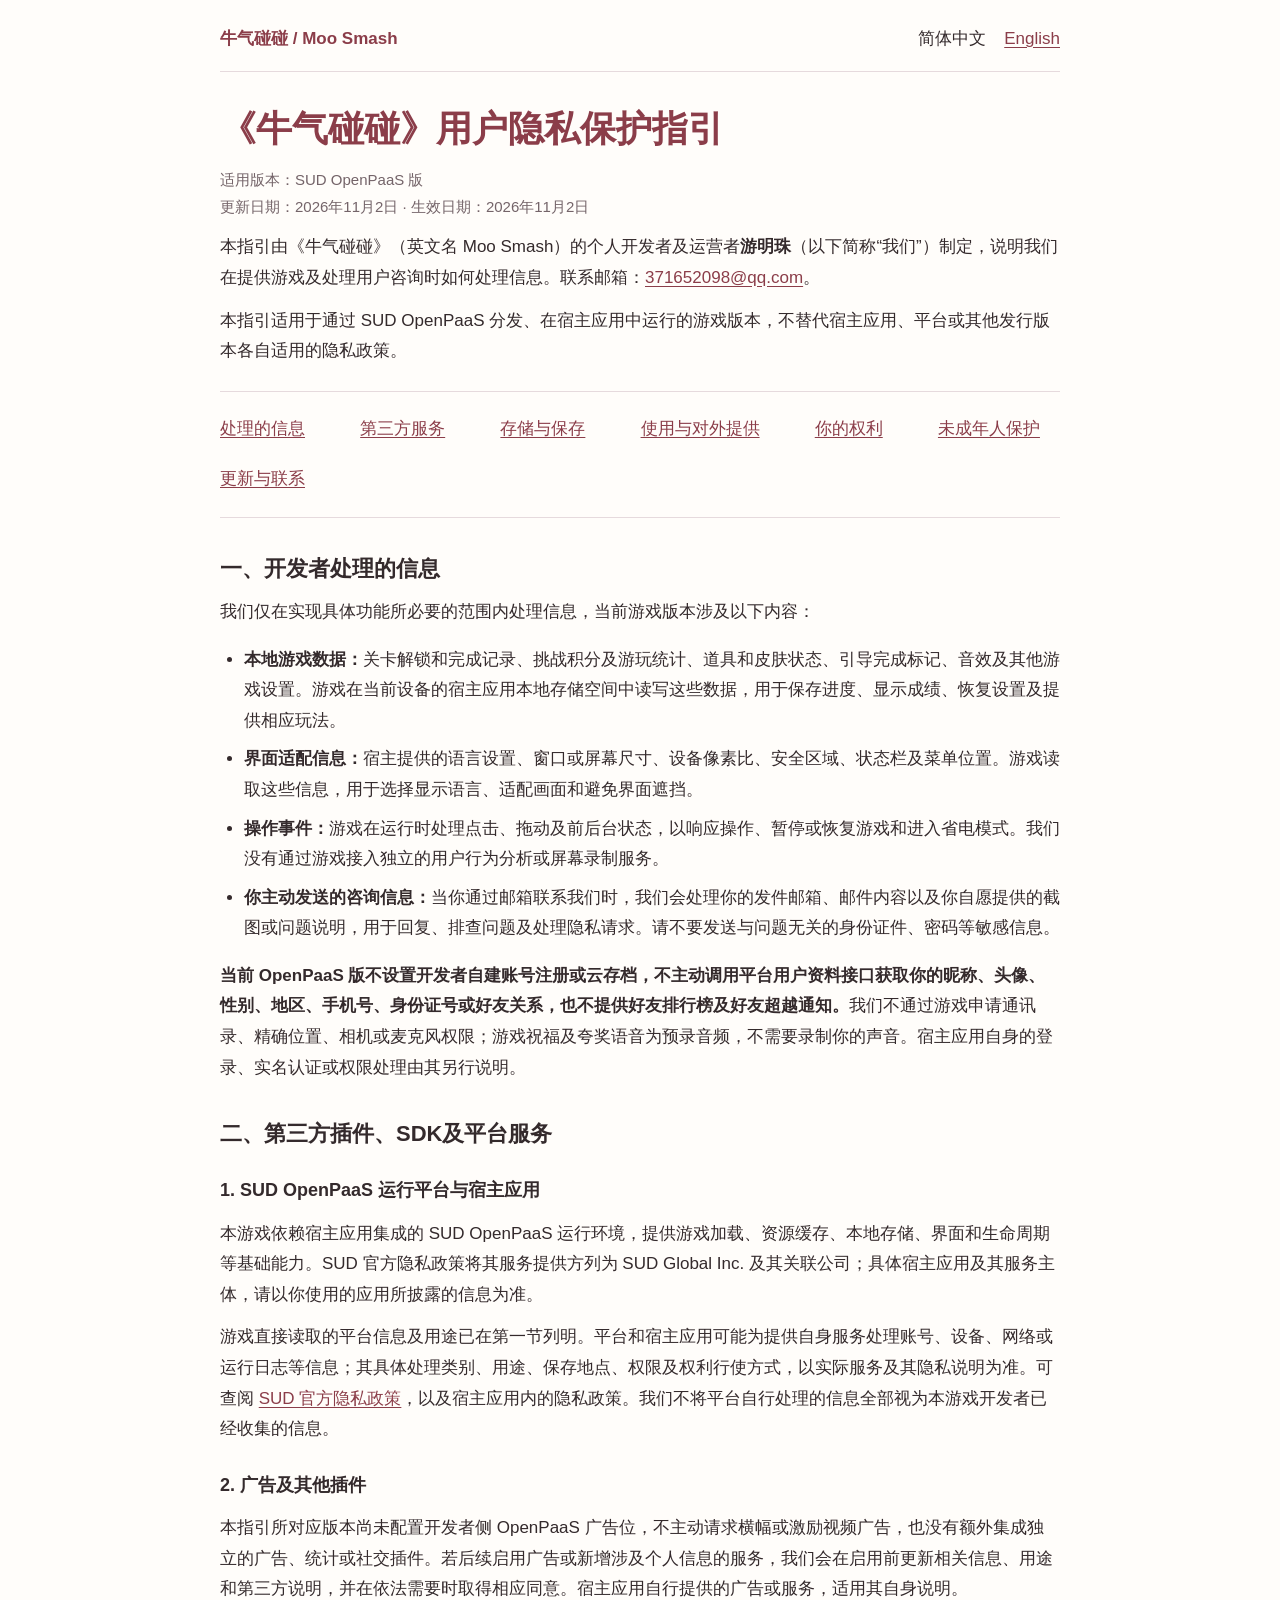
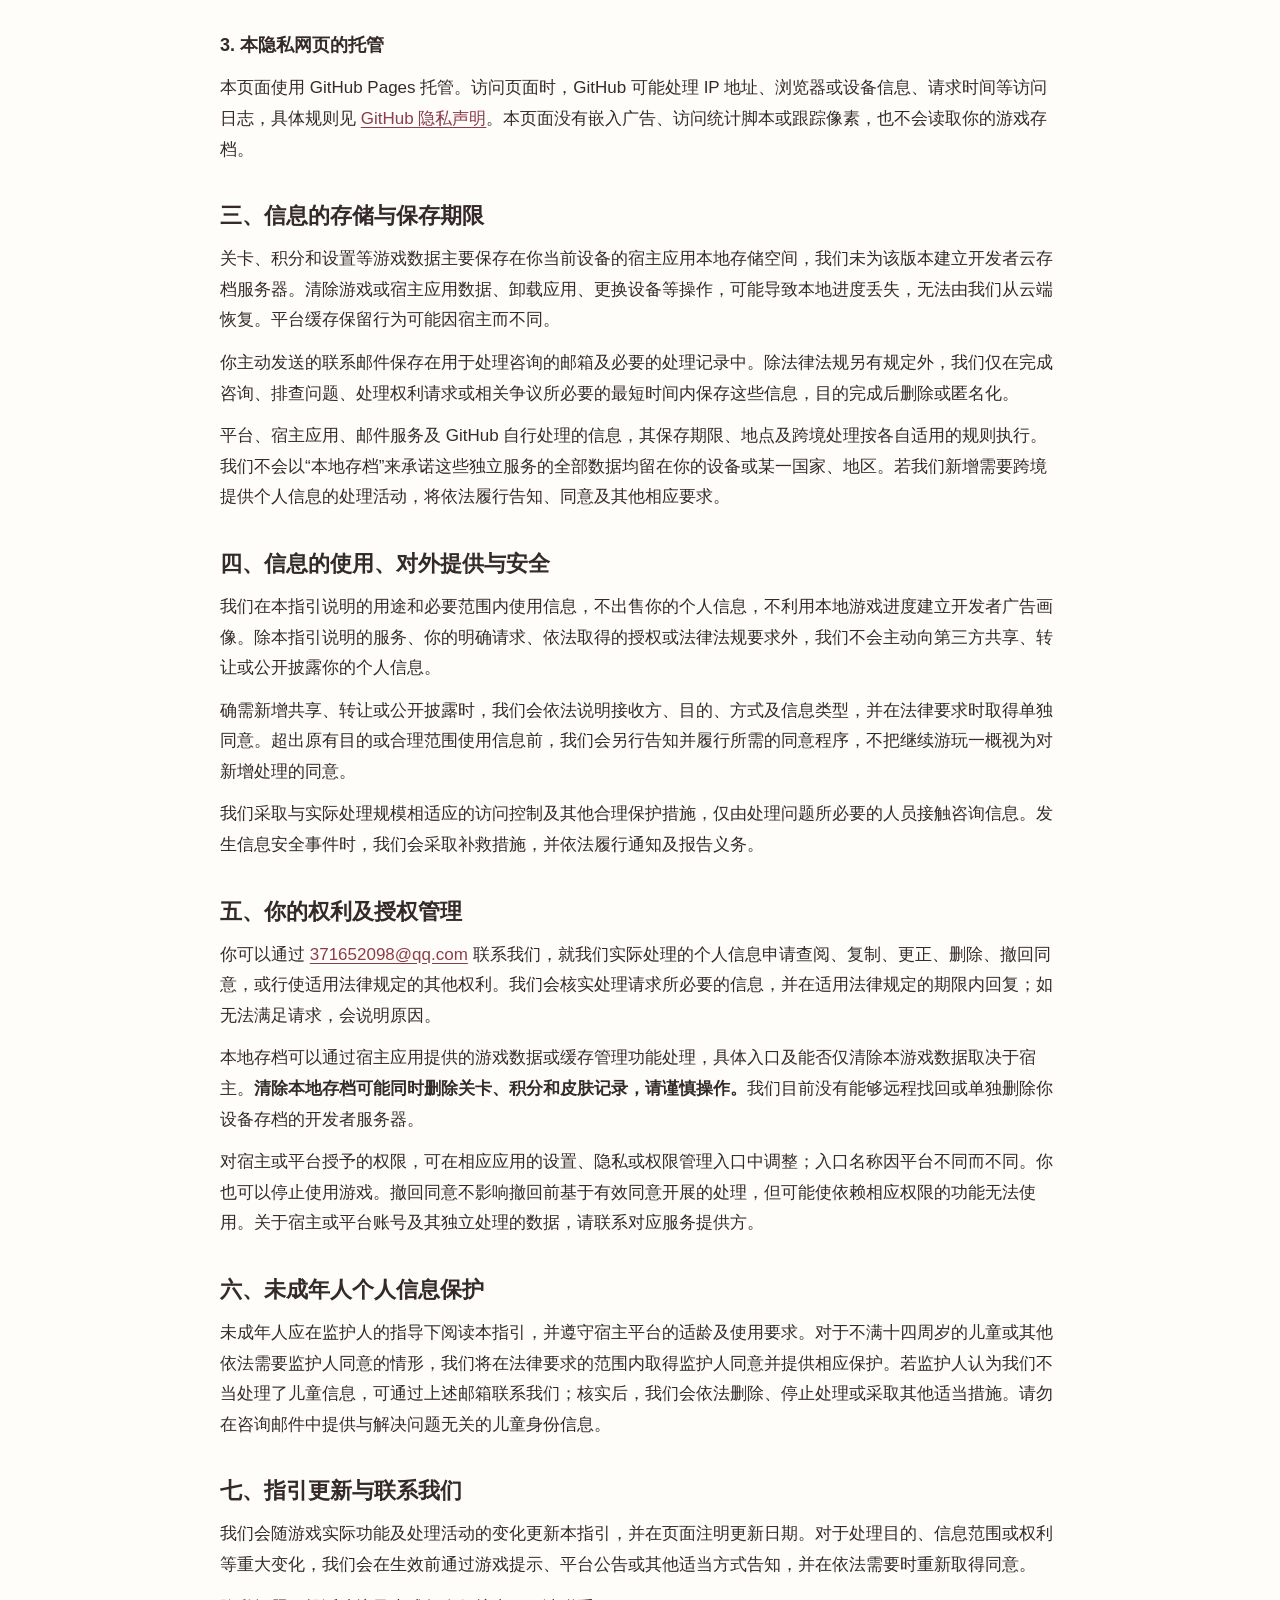
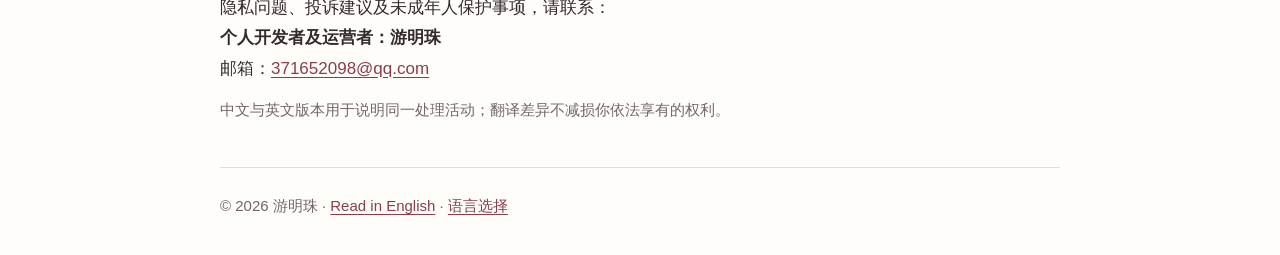
==== zh-CN/index.html @ 7be30ea6 "Publish bilingual Moo Smash privacy notices" ====
<!doctype html>
<html lang="zh-CN">
<head>
  <meta charset="utf-8">
  <meta name="viewport" content="width=device-width, initial-scale=1">
  <meta name="referrer" content="no-referrer">
  <meta name="description" content="牛气碰碰 OpenPaaS 版用户隐私保护指引：本地存档、平台服务、信息使用、保存与删除。">
  <title>牛气碰碰 — 用户隐私保护指引</title>
  <link rel="stylesheet" href="../style.css">
  <link rel="alternate" hreflang="en-GB" href="../en-GB/">
</head>
<body>
  <header><nav aria-label="页面导航"><a class="brand" href="../">牛气碰碰 / Moo Smash</a><div class="languages"><span aria-current="page">简体中文</span><a href="../en-GB/" lang="en-GB" hreflang="en-GB">English</a></div></nav></header>
  <main>
    <h1>《牛气碰碰》用户隐私保护指引</h1>
    <p class="meta">适用版本：SUD OpenPaaS 版<br>更新日期：2026年11月2日 · 生效日期：2026年11月2日</p>
    <p>本指引由《牛气碰碰》（英文名 Moo Smash）的个人开发者及运营者<strong>游明珠</strong>（以下简称“我们”）制定，说明我们在提供游戏及处理用户咨询时如何处理信息。联系邮箱：<a href="mailto:371652098@qq.com">371652098@qq.com</a>。</p>
    <p>本指引适用于通过 SUD OpenPaaS 分发、在宿主应用中运行的游戏版本，不替代宿主应用、平台或其他发行版本各自适用的隐私政策。</p>
    <nav class="toc" aria-label="目录"><a href="#information">处理的信息</a><a href="#services">第三方服务</a><a href="#storage">存储与保存</a><a href="#use">使用与对外提供</a><a href="#rights">你的权利</a><a href="#children">未成年人保护</a><a href="#updates">更新与联系</a></nav>

    <h2 id="information">一、开发者处理的信息</h2>
    <p>我们仅在实现具体功能所必要的范围内处理信息，当前游戏版本涉及以下内容：</p>
    <ul>
      <li><strong>本地游戏数据：</strong>关卡解锁和完成记录、挑战积分及游玩统计、道具和皮肤状态、引导完成标记、音效及其他游戏设置。游戏在当前设备的宿主应用本地存储空间中读写这些数据，用于保存进度、显示成绩、恢复设置及提供相应玩法。</li>
      <li><strong>界面适配信息：</strong>宿主提供的语言设置、窗口或屏幕尺寸、设备像素比、安全区域、状态栏及菜单位置。游戏读取这些信息，用于选择显示语言、适配画面和避免界面遮挡。</li>
      <li><strong>操作事件：</strong>游戏在运行时处理点击、拖动及前后台状态，以响应操作、暂停或恢复游戏和进入省电模式。我们没有通过游戏接入独立的用户行为分析或屏幕录制服务。</li>
      <li><strong>你主动发送的咨询信息：</strong>当你通过邮箱联系我们时，我们会处理你的发件邮箱、邮件内容以及你自愿提供的截图或问题说明，用于回复、排查问题及处理隐私请求。请不要发送与问题无关的身份证件、密码等敏感信息。</li>
    </ul>
    <p><strong>当前 OpenPaaS 版不设置开发者自建账号注册或云存档，不主动调用平台用户资料接口获取你的昵称、头像、性别、地区、手机号、身份证号或好友关系，也不提供好友排行榜及好友超越通知。</strong>我们不通过游戏申请通讯录、精确位置、相机或麦克风权限；游戏祝福及夸奖语音为预录音频，不需要录制你的声音。宿主应用自身的登录、实名认证或权限处理由其另行说明。</p>

    <h2 id="services">二、第三方插件、SDK及平台服务</h2>
    <h3>1. SUD OpenPaaS 运行平台与宿主应用</h3>
    <p>本游戏依赖宿主应用集成的 SUD OpenPaaS 运行环境，提供游戏加载、资源缓存、本地存储、界面和生命周期等基础能力。SUD 官方隐私政策将其服务提供方列为 SUD Global Inc. 及其关联公司；具体宿主应用及其服务主体，请以你使用的应用所披露的信息为准。</p>
    <p>游戏直接读取的平台信息及用途已在第一节列明。平台和宿主应用可能为提供自身服务处理账号、设备、网络或运行日志等信息；其具体处理类别、用途、保存地点、权限及权利行使方式，以实际服务及其隐私说明为准。可查阅 <a href="https://www.sud.tech/en/privacy" rel="external noreferrer">SUD 官方隐私政策</a>，以及宿主应用内的隐私政策。我们不将平台自行处理的信息全部视为本游戏开发者已经收集的信息。</p>
    <h3>2. 广告及其他插件</h3>
    <p>本指引所对应版本尚未配置开发者侧 OpenPaaS 广告位，不主动请求横幅或激励视频广告，也没有额外集成独立的广告、统计或社交插件。若后续启用广告或新增涉及个人信息的服务，我们会在启用前更新相关信息、用途和第三方说明，并在依法需要时取得相应同意。宿主应用自行提供的广告或服务，适用其自身说明。</p>
    <h3>3. 本隐私网页的托管</h3>
    <p>本页面使用 GitHub Pages 托管。访问页面时，GitHub 可能处理 IP 地址、浏览器或设备信息、请求时间等访问日志，具体规则见 <a href="https://docs.github.com/en/site-policy/privacy-policies/github-general-privacy-statement" rel="external noreferrer">GitHub 隐私声明</a>。本页面没有嵌入广告、访问统计脚本或跟踪像素，也不会读取你的游戏存档。</p>

    <h2 id="storage">三、信息的存储与保存期限</h2>
    <p>关卡、积分和设置等游戏数据主要保存在你当前设备的宿主应用本地存储空间，我们未为该版本建立开发者云存档服务器。清除游戏或宿主应用数据、卸载应用、更换设备等操作，可能导致本地进度丢失，无法由我们从云端恢复。平台缓存保留行为可能因宿主而不同。</p>
    <p>你主动发送的联系邮件保存在用于处理咨询的邮箱及必要的处理记录中。除法律法规另有规定外，我们仅在完成咨询、排查问题、处理权利请求或相关争议所必要的最短时间内保存这些信息，目的完成后删除或匿名化。</p>
    <p>平台、宿主应用、邮件服务及 GitHub 自行处理的信息，其保存期限、地点及跨境处理按各自适用的规则执行。我们不会以“本地存档”来承诺这些独立服务的全部数据均留在你的设备或某一国家、地区。若我们新增需要跨境提供个人信息的处理活动，将依法履行告知、同意及其他相应要求。</p>

    <h2 id="use">四、信息的使用、对外提供与安全</h2>
    <p>我们在本指引说明的用途和必要范围内使用信息，不出售你的个人信息，不利用本地游戏进度建立开发者广告画像。除本指引说明的服务、你的明确请求、依法取得的授权或法律法规要求外，我们不会主动向第三方共享、转让或公开披露你的个人信息。</p>
    <p>确需新增共享、转让或公开披露时，我们会依法说明接收方、目的、方式及信息类型，并在法律要求时取得单独同意。超出原有目的或合理范围使用信息前，我们会另行告知并履行所需的同意程序，不把继续游玩一概视为对新增处理的同意。</p>
    <p>我们采取与实际处理规模相适应的访问控制及其他合理保护措施，仅由处理问题所必要的人员接触咨询信息。发生信息安全事件时，我们会采取补救措施，并依法履行通知及报告义务。</p>

    <h2 id="rights">五、你的权利及授权管理</h2>
    <p>你可以通过 <a href="mailto:371652098@qq.com">371652098@qq.com</a> 联系我们，就我们实际处理的个人信息申请查阅、复制、更正、删除、撤回同意，或行使适用法律规定的其他权利。我们会核实处理请求所必要的信息，并在适用法律规定的期限内回复；如无法满足请求，会说明原因。</p>
    <p>本地存档可以通过宿主应用提供的游戏数据或缓存管理功能处理，具体入口及能否仅清除本游戏数据取决于宿主。<strong>清除本地存档可能同时删除关卡、积分和皮肤记录，请谨慎操作。</strong>我们目前没有能够远程找回或单独删除你设备存档的开发者服务器。</p>
    <p>对宿主或平台授予的权限，可在相应应用的设置、隐私或权限管理入口中调整；入口名称因平台不同而不同。你也可以停止使用游戏。撤回同意不影响撤回前基于有效同意开展的处理，但可能使依赖相应权限的功能无法使用。关于宿主或平台账号及其独立处理的数据，请联系对应服务提供方。</p>

    <h2 id="children">六、未成年人个人信息保护</h2>
    <p>未成年人应在监护人的指导下阅读本指引，并遵守宿主平台的适龄及使用要求。对于不满十四周岁的儿童或其他依法需要监护人同意的情形，我们将在法律要求的范围内取得监护人同意并提供相应保护。若监护人认为我们不当处理了儿童信息，可通过上述邮箱联系我们；核实后，我们会依法删除、停止处理或采取其他适当措施。请勿在咨询邮件中提供与解决问题无关的儿童身份信息。</p>

    <h2 id="updates">七、指引更新与联系我们</h2>
    <p>我们会随游戏实际功能及处理活动的变化更新本指引，并在页面注明更新日期。对于处理目的、信息范围或权利等重大变化，我们会在生效前通过游戏提示、平台公告或其他适当方式告知，并在依法需要时重新取得同意。</p>
    <p>隐私问题、投诉建议及未成年人保护事项，请联系：<br><strong>个人开发者及运营者：游明珠</strong><br>邮箱：<a href="mailto:371652098@qq.com">371652098@qq.com</a></p>
    <p class="meta">中文与英文版本用于说明同一处理活动；翻译差异不减损你依法享有的权利。</p>
  </main>
  <footer>© 2026 游明珠 · <a href="../en-GB/" lang="en-GB">Read in English</a> · <a href="../">语言选择</a></footer>
</body>
</html>
---- style.css ----
:root { color-scheme: light; --ink: #342a2c; --muted: #746469; --brand: #8b3d49; --line: #e6dadd; }
* { box-sizing: border-box; }
body { margin: 0; background: #fffdfa; color: var(--ink); font-family: -apple-system, BlinkMacSystemFont, "Segoe UI", "PingFang SC", "Microsoft YaHei", sans-serif; font-size: 17px; line-height: 1.8; }
header, main, footer { width: min(100% - 40px, 840px); margin-inline: auto; }
header { padding-block: 24px 16px; border-bottom: 1px solid var(--line); }
nav { display: flex; flex-wrap: wrap; justify-content: space-between; align-items: center; gap: 12px 24px; }
.brand { color: var(--brand); font-weight: 700; text-decoration: none; }
.languages { display: flex; flex-wrap: wrap; gap: 18px; }
a { color: var(--brand); text-underline-offset: 3px; overflow-wrap: anywhere; }
a:focus-visible { outline: 3px solid #b06b36; outline-offset: 4px; border-radius: 2px; }
main { padding-block: 34px 32px; }
h1 { margin: 0 0 14px; font-size: clamp(26px, 5vw, 36px); line-height: 1.3; color: var(--brand); }
h2 { margin: 34px 0 10px; font-size: 22px; line-height: 1.5; }
h3 { margin: 24px 0 8px; font-size: 18px; }
p { margin: 12px 0; overflow-wrap: break-word; }
li { margin-block: 8px; }
ul { padding-left: 24px; }
.meta, footer { color: var(--muted); font-size: 15px; }
.toc { margin-block: 24px; padding-block: 18px; border-block: 1px solid var(--line); }
.toc a { display: inline-block; margin: 4px 20px 4px 0; }
footer { padding-block: 24px 36px; border-top: 1px solid var(--line); }
.language-links { list-style: none; padding: 0; }
.language-links a { display: block; padding: 18px 0; font-size: 21px; }
@media (max-width: 480px) { body { font-size: 16px; } header, main, footer { width: calc(100% - 32px); } main { padding-top: 26px; } h2 { font-size: 20px; } }
@media print { body { background: white; color: black; font-size: 11pt; } header, main, footer { width: 100%; } nav .languages, .toc { display: none; } h2, h3 { break-after: avoid; } a { color: inherit; } }
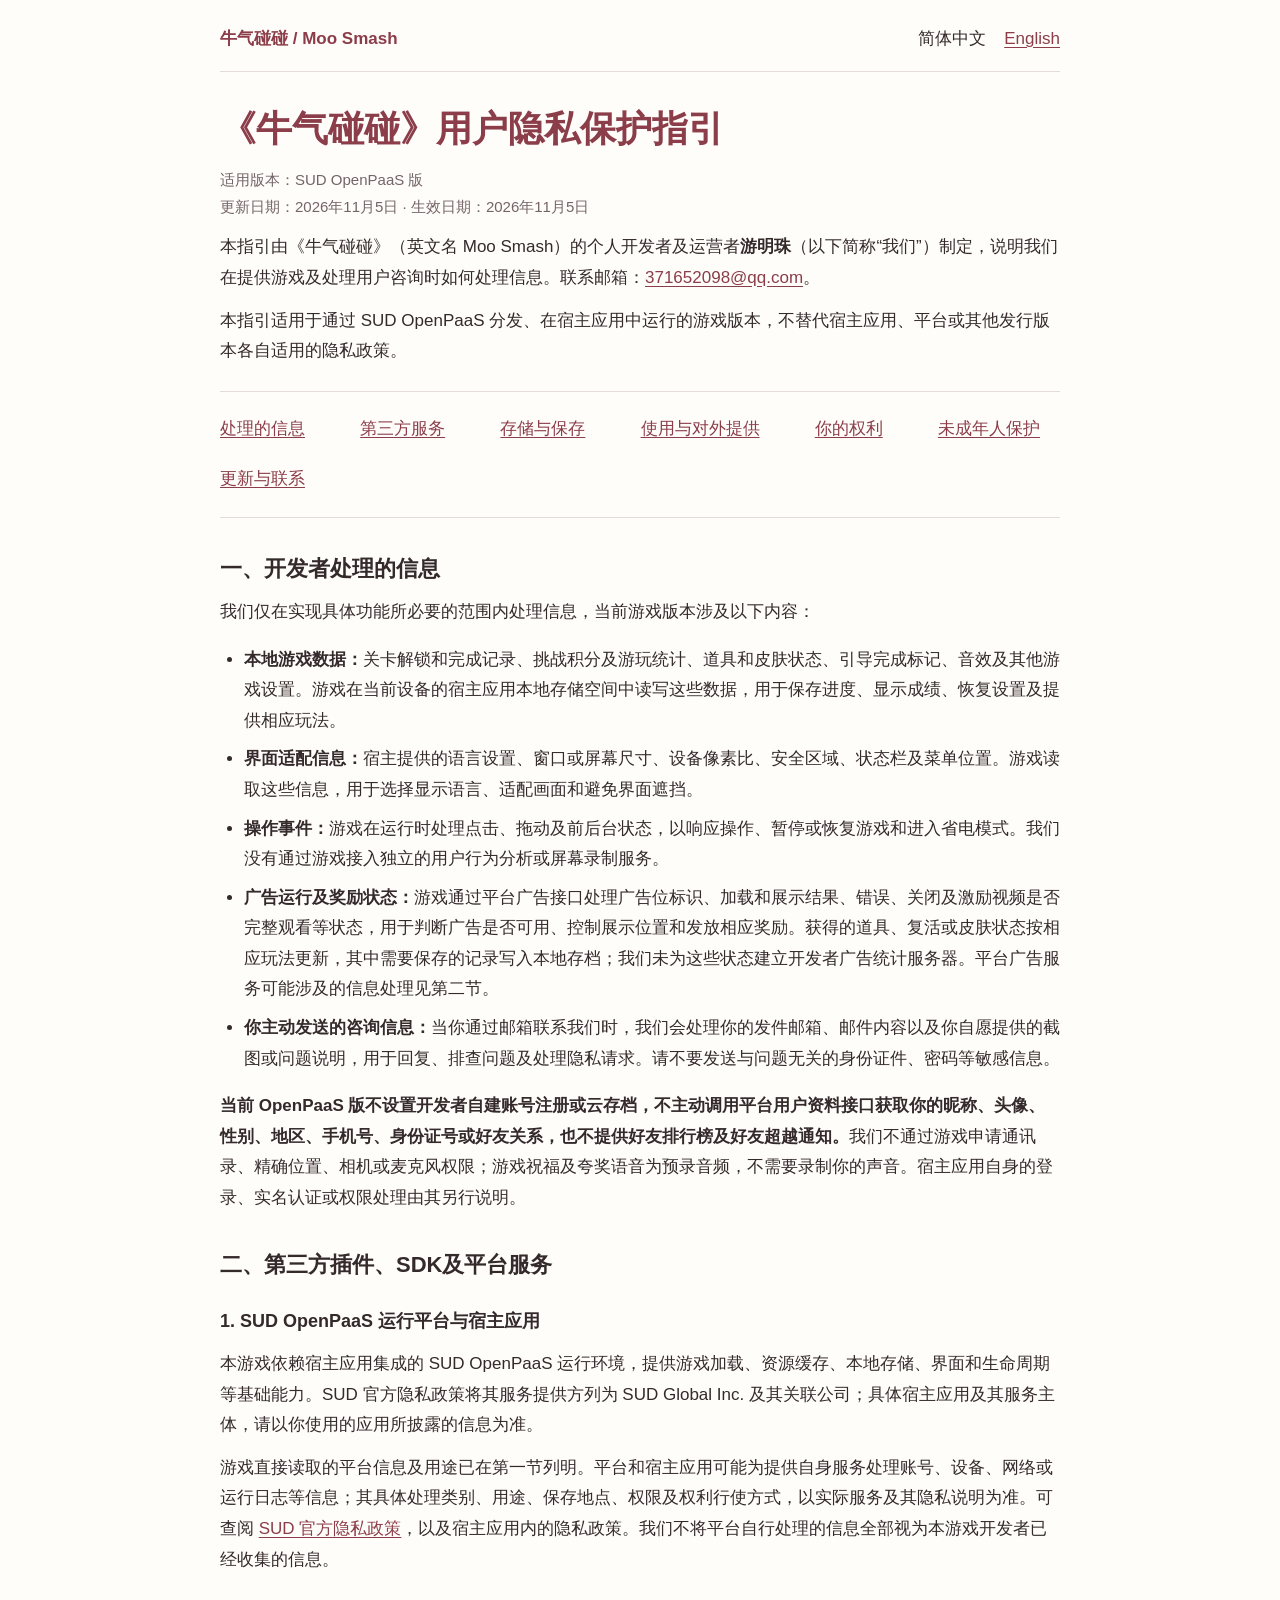
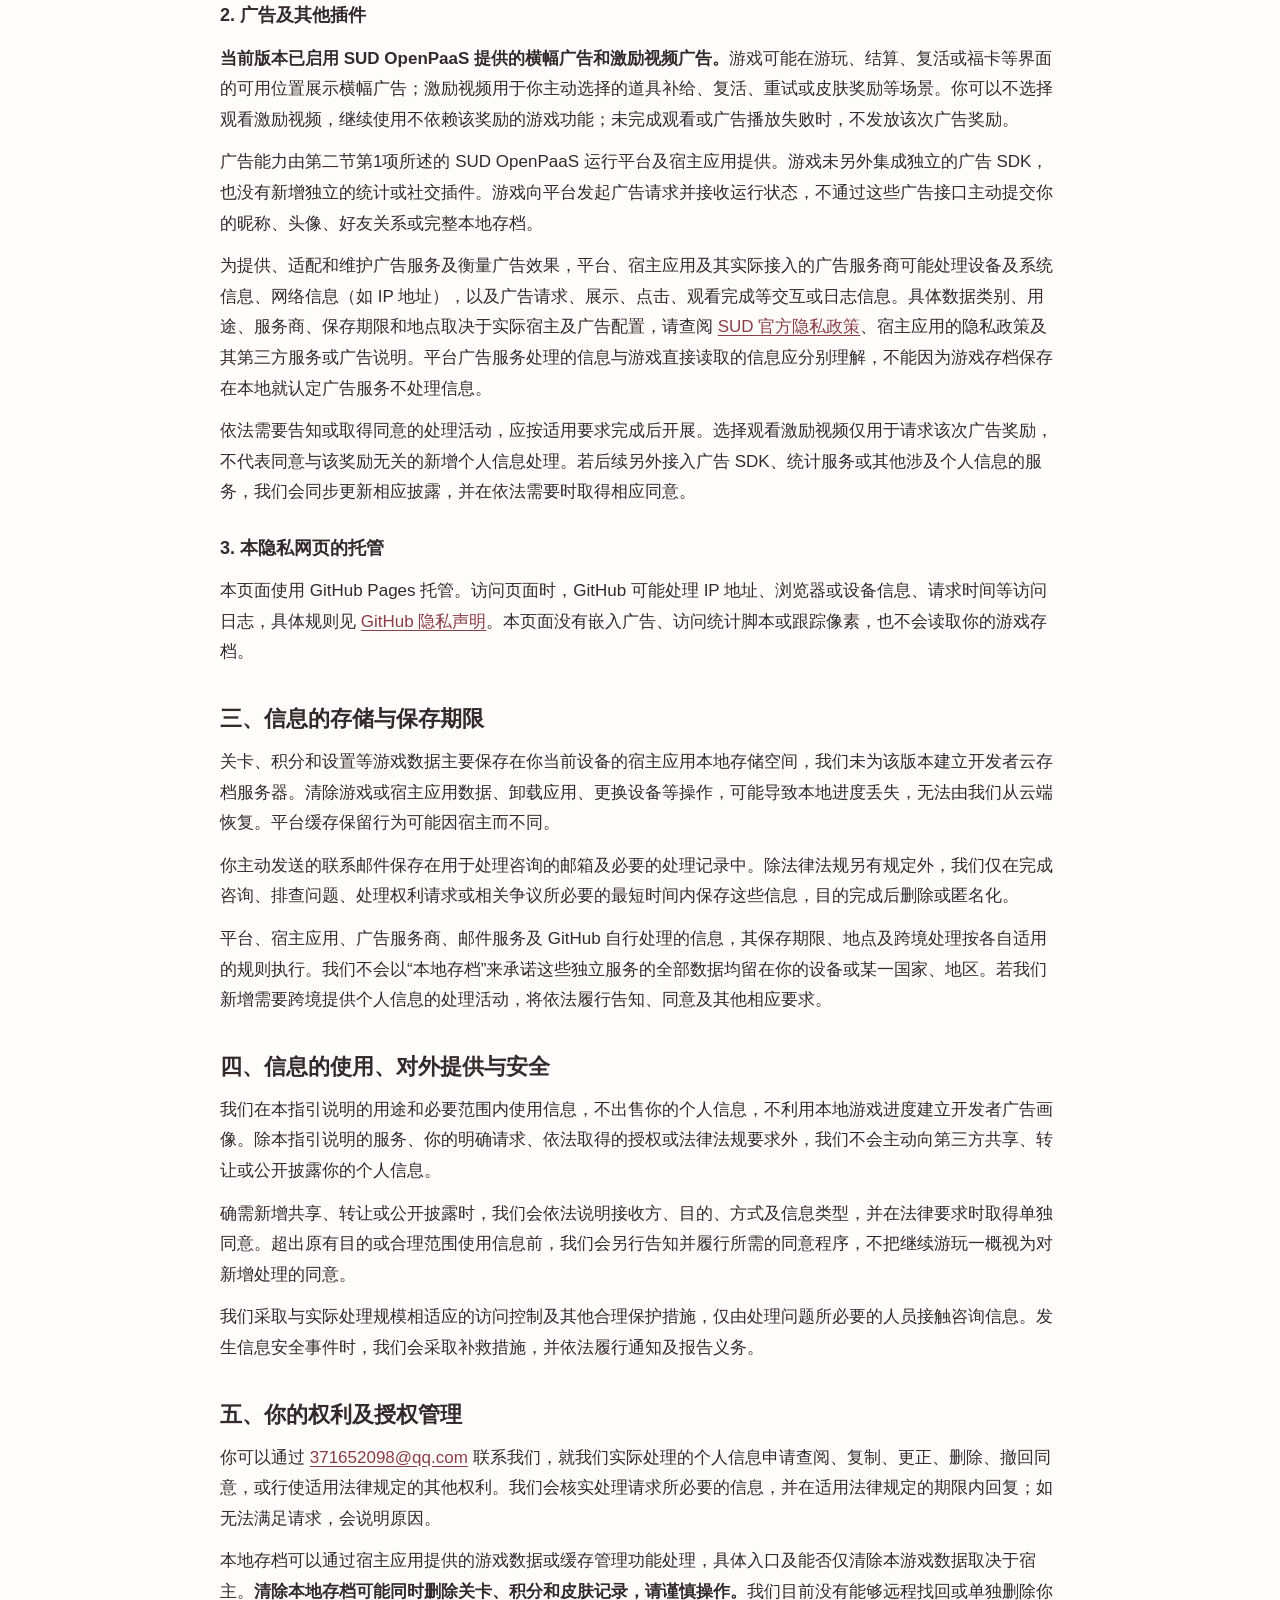
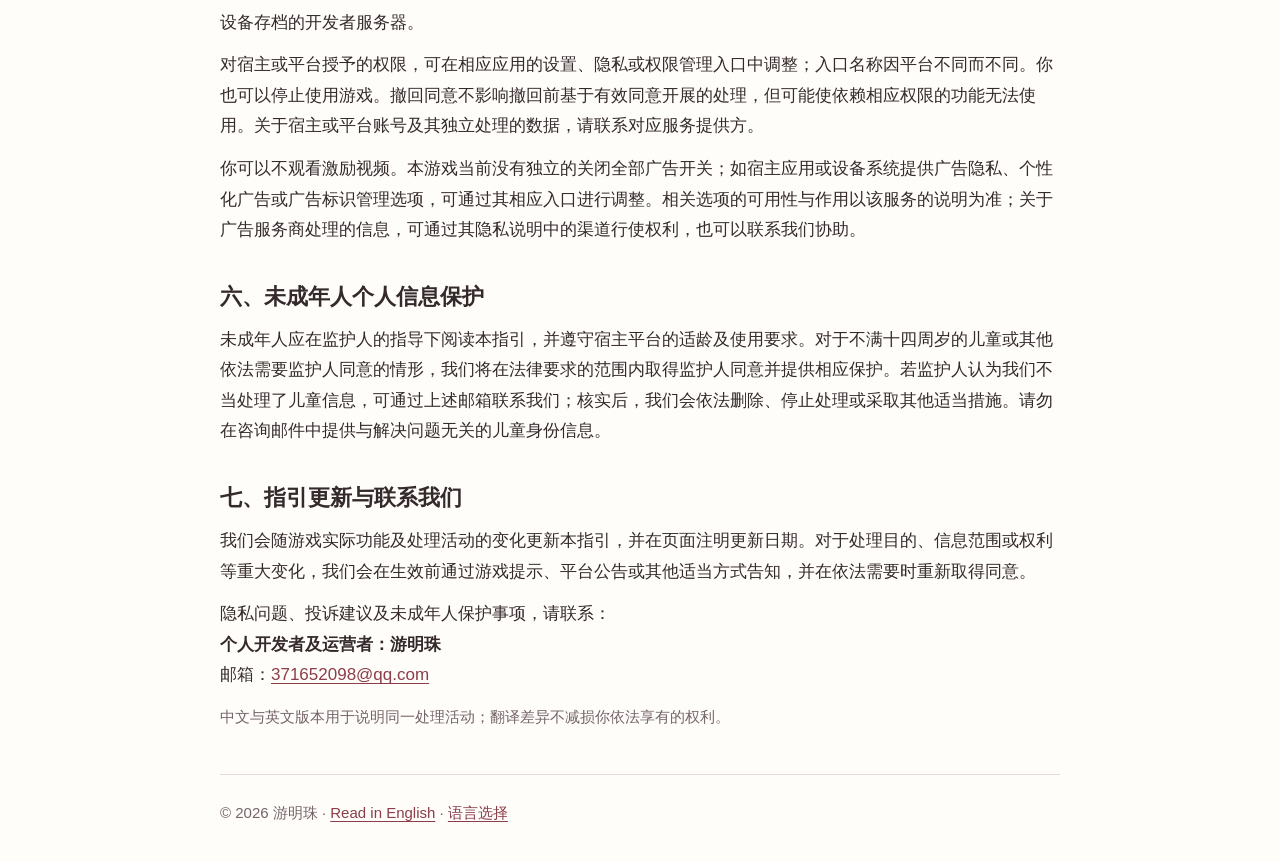
==== commit 7ee2606e: "Update bilingual privacy notices for OpenPaaS advertising" ====
--- a/zh-CN/index.html
+++ b/zh-CN/index.html
@@ -4,7 +4,7 @@
   <meta charset="utf-8">
   <meta name="viewport" content="width=device-width, initial-scale=1">
   <meta name="referrer" content="no-referrer">
-  <meta name="description" content="牛气碰碰 OpenPaaS 版用户隐私保护指引：本地存档、平台服务、信息使用、保存与删除。">
+  <meta name="description" content="牛气碰碰 OpenPaaS 版用户隐私保护指引：本地存档、平台广告服务、信息使用、保存与删除。">
   <title>牛气碰碰 — 用户隐私保护指引</title>
   <link rel="stylesheet" href="../style.css">
   <link rel="alternate" hreflang="en-GB" href="../en-GB/">
@@ -13,7 +13,7 @@
   <header><nav aria-label="页面导航"><a class="brand" href="../">牛气碰碰 / Moo Smash</a><div class="languages"><span aria-current="page">简体中文</span><a href="../en-GB/" lang="en-GB" hreflang="en-GB">English</a></div></nav></header>
   <main>
     <h1>《牛气碰碰》用户隐私保护指引</h1>
-    <p class="meta">适用版本：SUD OpenPaaS 版<br>更新日期：2026年11月2日 · 生效日期：2026年11月2日</p>
+    <p class="meta">适用版本：SUD OpenPaaS 版<br>更新日期：2026年11月5日 · 生效日期：2026年11月5日</p>
     <p>本指引由《牛气碰碰》（英文名 Moo Smash）的个人开发者及运营者<strong>游明珠</strong>（以下简称“我们”）制定，说明我们在提供游戏及处理用户咨询时如何处理信息。联系邮箱：<a href="mailto:371652098@qq.com">371652098@qq.com</a>。</p>
     <p>本指引适用于通过 SUD OpenPaaS 分发、在宿主应用中运行的游戏版本，不替代宿主应用、平台或其他发行版本各自适用的隐私政策。</p>
     <nav class="toc" aria-label="目录"><a href="#information">处理的信息</a><a href="#services">第三方服务</a><a href="#storage">存储与保存</a><a href="#use">使用与对外提供</a><a href="#rights">你的权利</a><a href="#children">未成年人保护</a><a href="#updates">更新与联系</a></nav>
@@ -24,6 +24,7 @@
       <li><strong>本地游戏数据：</strong>关卡解锁和完成记录、挑战积分及游玩统计、道具和皮肤状态、引导完成标记、音效及其他游戏设置。游戏在当前设备的宿主应用本地存储空间中读写这些数据，用于保存进度、显示成绩、恢复设置及提供相应玩法。</li>
       <li><strong>界面适配信息：</strong>宿主提供的语言设置、窗口或屏幕尺寸、设备像素比、安全区域、状态栏及菜单位置。游戏读取这些信息，用于选择显示语言、适配画面和避免界面遮挡。</li>
       <li><strong>操作事件：</strong>游戏在运行时处理点击、拖动及前后台状态，以响应操作、暂停或恢复游戏和进入省电模式。我们没有通过游戏接入独立的用户行为分析或屏幕录制服务。</li>
+      <li><strong>广告运行及奖励状态：</strong>游戏通过平台广告接口处理广告位标识、加载和展示结果、错误、关闭及激励视频是否完整观看等状态，用于判断广告是否可用、控制展示位置和发放相应奖励。获得的道具、复活或皮肤状态按相应玩法更新，其中需要保存的记录写入本地存档；我们未为这些状态建立开发者广告统计服务器。平台广告服务可能涉及的信息处理见第二节。</li>
       <li><strong>你主动发送的咨询信息：</strong>当你通过邮箱联系我们时，我们会处理你的发件邮箱、邮件内容以及你自愿提供的截图或问题说明，用于回复、排查问题及处理隐私请求。请不要发送与问题无关的身份证件、密码等敏感信息。</li>
     </ul>
     <p><strong>当前 OpenPaaS 版不设置开发者自建账号注册或云存档，不主动调用平台用户资料接口获取你的昵称、头像、性别、地区、手机号、身份证号或好友关系，也不提供好友排行榜及好友超越通知。</strong>我们不通过游戏申请通讯录、精确位置、相机或麦克风权限；游戏祝福及夸奖语音为预录音频，不需要录制你的声音。宿主应用自身的登录、实名认证或权限处理由其另行说明。</p>
@@ -33,14 +34,17 @@
     <p>本游戏依赖宿主应用集成的 SUD OpenPaaS 运行环境，提供游戏加载、资源缓存、本地存储、界面和生命周期等基础能力。SUD 官方隐私政策将其服务提供方列为 SUD Global Inc. 及其关联公司；具体宿主应用及其服务主体，请以你使用的应用所披露的信息为准。</p>
     <p>游戏直接读取的平台信息及用途已在第一节列明。平台和宿主应用可能为提供自身服务处理账号、设备、网络或运行日志等信息；其具体处理类别、用途、保存地点、权限及权利行使方式，以实际服务及其隐私说明为准。可查阅 <a href="https://www.sud.tech/en/privacy" rel="external noreferrer">SUD 官方隐私政策</a>，以及宿主应用内的隐私政策。我们不将平台自行处理的信息全部视为本游戏开发者已经收集的信息。</p>
     <h3>2. 广告及其他插件</h3>
-    <p>本指引所对应版本尚未配置开发者侧 OpenPaaS 广告位，不主动请求横幅或激励视频广告，也没有额外集成独立的广告、统计或社交插件。若后续启用广告或新增涉及个人信息的服务，我们会在启用前更新相关信息、用途和第三方说明，并在依法需要时取得相应同意。宿主应用自行提供的广告或服务，适用其自身说明。</p>
+    <p><strong>当前版本已启用 SUD OpenPaaS 提供的横幅广告和激励视频广告。</strong>游戏可能在游玩、结算、复活或福卡等界面的可用位置展示横幅广告；激励视频用于你主动选择的道具补给、复活、重试或皮肤奖励等场景。你可以不选择观看激励视频，继续使用不依赖该奖励的游戏功能；未完成观看或广告播放失败时，不发放该次广告奖励。</p>
+    <p>广告能力由第二节第1项所述的 SUD OpenPaaS 运行平台及宿主应用提供。游戏未另外集成独立的广告 SDK，也没有新增独立的统计或社交插件。游戏向平台发起广告请求并接收运行状态，不通过这些广告接口主动提交你的昵称、头像、好友关系或完整本地存档。</p>
+    <p>为提供、适配和维护广告服务及衡量广告效果，平台、宿主应用及其实际接入的广告服务商可能处理设备及系统信息、网络信息（如 IP 地址），以及广告请求、展示、点击、观看完成等交互或日志信息。具体数据类别、用途、服务商、保存期限和地点取决于实际宿主及广告配置，请查阅 <a href="https://www.sud.tech/en/privacy" rel="external noreferrer">SUD 官方隐私政策</a>、宿主应用的隐私政策及其第三方服务或广告说明。平台广告服务处理的信息与游戏直接读取的信息应分别理解，不能因为游戏存档保存在本地就认定广告服务不处理信息。</p>
+    <p>依法需要告知或取得同意的处理活动，应按适用要求完成后开展。选择观看激励视频仅用于请求该次广告奖励，不代表同意与该奖励无关的新增个人信息处理。若后续另外接入广告 SDK、统计服务或其他涉及个人信息的服务，我们会同步更新相应披露，并在依法需要时取得相应同意。</p>
     <h3>3. 本隐私网页的托管</h3>
     <p>本页面使用 GitHub Pages 托管。访问页面时，GitHub 可能处理 IP 地址、浏览器或设备信息、请求时间等访问日志，具体规则见 <a href="https://docs.github.com/en/site-policy/privacy-policies/github-general-privacy-statement" rel="external noreferrer">GitHub 隐私声明</a>。本页面没有嵌入广告、访问统计脚本或跟踪像素，也不会读取你的游戏存档。</p>
 
     <h2 id="storage">三、信息的存储与保存期限</h2>
     <p>关卡、积分和设置等游戏数据主要保存在你当前设备的宿主应用本地存储空间，我们未为该版本建立开发者云存档服务器。清除游戏或宿主应用数据、卸载应用、更换设备等操作，可能导致本地进度丢失，无法由我们从云端恢复。平台缓存保留行为可能因宿主而不同。</p>
     <p>你主动发送的联系邮件保存在用于处理咨询的邮箱及必要的处理记录中。除法律法规另有规定外，我们仅在完成咨询、排查问题、处理权利请求或相关争议所必要的最短时间内保存这些信息，目的完成后删除或匿名化。</p>
-    <p>平台、宿主应用、邮件服务及 GitHub 自行处理的信息，其保存期限、地点及跨境处理按各自适用的规则执行。我们不会以“本地存档”来承诺这些独立服务的全部数据均留在你的设备或某一国家、地区。若我们新增需要跨境提供个人信息的处理活动，将依法履行告知、同意及其他相应要求。</p>
+    <p>平台、宿主应用、广告服务商、邮件服务及 GitHub 自行处理的信息，其保存期限、地点及跨境处理按各自适用的规则执行。我们不会以“本地存档”来承诺这些独立服务的全部数据均留在你的设备或某一国家、地区。若我们新增需要跨境提供个人信息的处理活动，将依法履行告知、同意及其他相应要求。</p>
 
     <h2 id="use">四、信息的使用、对外提供与安全</h2>
     <p>我们在本指引说明的用途和必要范围内使用信息，不出售你的个人信息，不利用本地游戏进度建立开发者广告画像。除本指引说明的服务、你的明确请求、依法取得的授权或法律法规要求外，我们不会主动向第三方共享、转让或公开披露你的个人信息。</p>
@@ -51,6 +55,7 @@
     <p>你可以通过 <a href="mailto:371652098@qq.com">371652098@qq.com</a> 联系我们，就我们实际处理的个人信息申请查阅、复制、更正、删除、撤回同意，或行使适用法律规定的其他权利。我们会核实处理请求所必要的信息，并在适用法律规定的期限内回复；如无法满足请求，会说明原因。</p>
     <p>本地存档可以通过宿主应用提供的游戏数据或缓存管理功能处理，具体入口及能否仅清除本游戏数据取决于宿主。<strong>清除本地存档可能同时删除关卡、积分和皮肤记录，请谨慎操作。</strong>我们目前没有能够远程找回或单独删除你设备存档的开发者服务器。</p>
     <p>对宿主或平台授予的权限，可在相应应用的设置、隐私或权限管理入口中调整；入口名称因平台不同而不同。你也可以停止使用游戏。撤回同意不影响撤回前基于有效同意开展的处理，但可能使依赖相应权限的功能无法使用。关于宿主或平台账号及其独立处理的数据，请联系对应服务提供方。</p>
+    <p>你可以不观看激励视频。本游戏当前没有独立的关闭全部广告开关；如宿主应用或设备系统提供广告隐私、个性化广告或广告标识管理选项，可通过其相应入口进行调整。相关选项的可用性与作用以该服务的说明为准；关于广告服务商处理的信息，可通过其隐私说明中的渠道行使权利，也可以联系我们协助。</p>
 
     <h2 id="children">六、未成年人个人信息保护</h2>
     <p>未成年人应在监护人的指导下阅读本指引，并遵守宿主平台的适龄及使用要求。对于不满十四周岁的儿童或其他依法需要监护人同意的情形，我们将在法律要求的范围内取得监护人同意并提供相应保护。若监护人认为我们不当处理了儿童信息，可通过上述邮箱联系我们；核实后，我们会依法删除、停止处理或采取其他适当措施。请勿在咨询邮件中提供与解决问题无关的儿童身份信息。</p>
